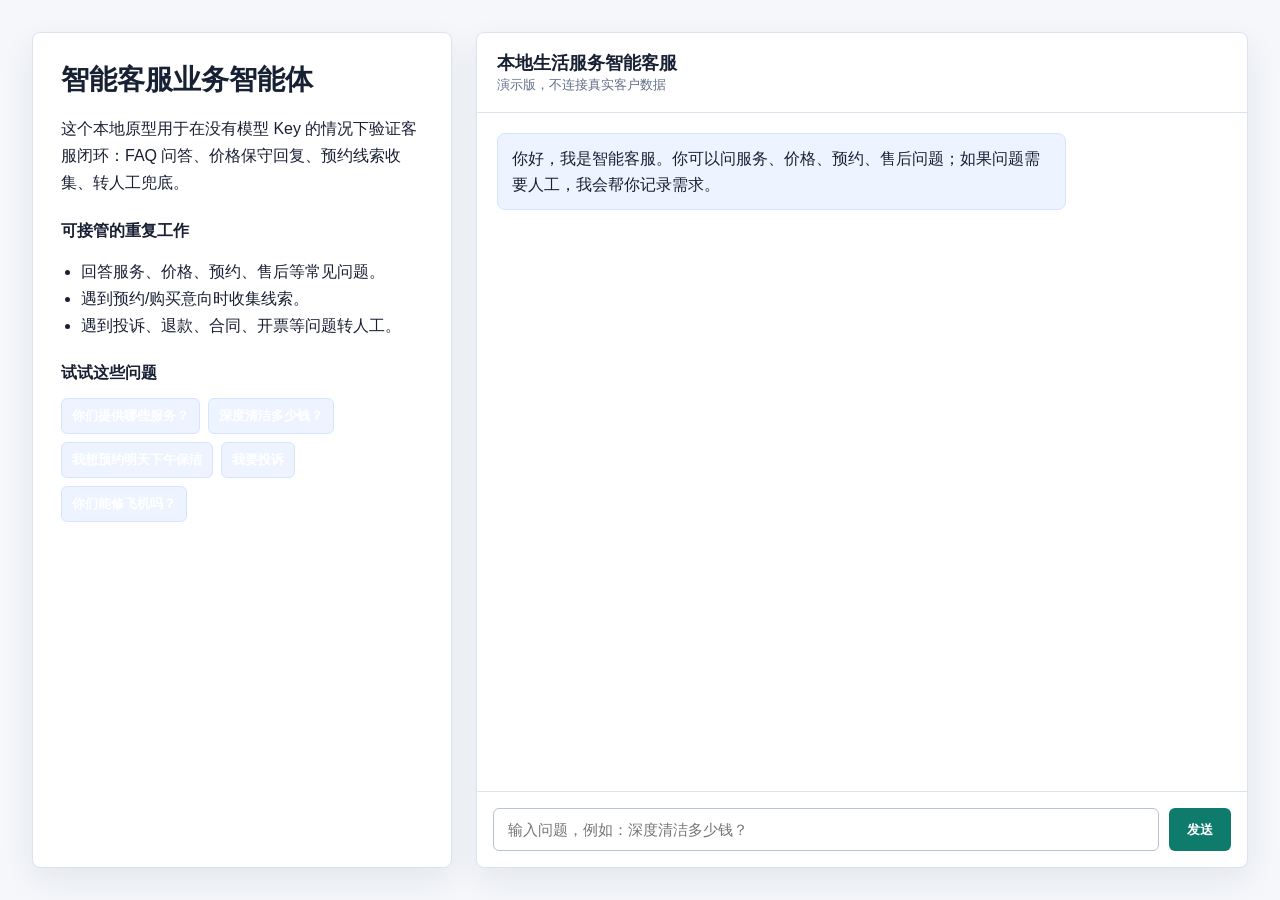
==== Code文档/prototypes/customer-service-demo/index.html @ 2999e5e2 "Initial business agent MVP" ====
<!doctype html>
<html lang="zh-CN">
  <head>
    <meta charset="utf-8" />
    <meta name="viewport" content="width=device-width, initial-scale=1" />
    <title>智能客服业务智能体 Demo</title>
    <style>
      * { box-sizing: border-box; }
      body {
        margin: 0;
        font-family: Arial, "Microsoft YaHei", sans-serif;
        background: #f5f7fb;
        color: #182033;
      }
      main {
        min-height: 100vh;
        display: grid;
        grid-template-columns: minmax(280px, 420px) minmax(320px, 1fr);
        gap: 24px;
        padding: 32px;
      }
      .panel {
        background: #fff;
        border: 1px solid #dce3ef;
        border-radius: 8px;
        box-shadow: 0 12px 32px rgba(24, 32, 51, 0.08);
      }
      .intro { padding: 28px; }
      h1 { margin: 0 0 12px; font-size: 28px; }
      h2 { margin: 24px 0 10px; font-size: 16px; }
      p, li { line-height: 1.7; }
      ul { padding-left: 20px; }
      .chat {
        display: grid;
        grid-template-rows: auto 1fr auto;
        min-height: calc(100vh - 64px);
      }
      .chat-header {
        padding: 18px 20px;
        border-bottom: 1px solid #dce3ef;
      }
      .chat-header strong { display: block; font-size: 18px; }
      .chat-header span { color: #62708a; font-size: 13px; }
      .messages {
        padding: 20px;
        overflow: auto;
        display: flex;
        flex-direction: column;
        gap: 12px;
      }
      .msg {
        max-width: 78%;
        padding: 12px 14px;
        border-radius: 8px;
        line-height: 1.6;
        white-space: pre-line;
      }
      .bot { background: #eef4ff; align-self: flex-start; border: 1px solid #d5e4ff; }
      .user { background: #143a5a; color: white; align-self: flex-end; }
      .composer {
        display: grid;
        grid-template-columns: 1fr auto;
        gap: 10px;
        padding: 16px;
        border-top: 1px solid #dce3ef;
      }
      input {
        width: 100%;
        padding: 12px 14px;
        border: 1px solid #b8c3d6;
        border-radius: 6px;
        font-size: 15px;
      }
      button {
        padding: 0 18px;
        border: 0;
        border-radius: 6px;
        background: #0f7b6c;
        color: white;
        font-weight: 700;
        cursor: pointer;
      }
      .chips {
        display: flex;
        flex-wrap: wrap;
        gap: 8px;
        margin-top: 14px;
      }
      .chip {
        padding: 8px 10px;
        background: #eef4ff;
        border: 1px solid #d5e4ff;
        border-radius: 6px;
        cursor: pointer;
        font-size: 13px;
      }
      @media (max-width: 760px) {
        main { grid-template-columns: 1fr; padding: 16px; }
        .chat { min-height: 620px; }
        .msg { max-width: 92%; }
      }
    </style>
  </head>
  <body>
    <main>
      <section class="panel intro">
        <h1>智能客服业务智能体</h1>
        <p>这个本地原型用于在没有模型 Key 的情况下验证客服闭环：FAQ 问答、价格保守回复、预约线索收集、转人工兜底。</p>
        <h2>可接管的重复工作</h2>
        <ul>
          <li>回答服务、价格、预约、售后等常见问题。</li>
          <li>遇到预约/购买意向时收集线索。</li>
          <li>遇到投诉、退款、合同、开票等问题转人工。</li>
        </ul>
        <h2>试试这些问题</h2>
        <div class="chips" id="chips"></div>
      </section>

      <section class="panel chat">
        <div class="chat-header">
          <strong>本地生活服务智能客服</strong>
          <span>演示版，不连接真实客户数据</span>
        </div>
        <div class="messages" id="messages"></div>
        <form class="composer" id="form">
          <input id="input" placeholder="输入问题，例如：深度清洁多少钱？" autocomplete="off" />
          <button type="submit">发送</button>
        </form>
      </section>
    </main>

    <script src="./agent.js"></script>
    <script>
      const messages = document.getElementById("messages");
      const input = document.getElementById("input");
      const form = document.getElementById("form");
      const chips = document.getElementById("chips");

      const examples = [
        "你们提供哪些服务？",
        "深度清洁多少钱？",
        "我想预约明天下午保洁",
        "我要投诉",
        "你们能修飞机吗？"
      ];

      function addMessage(text, type) {
        const div = document.createElement("div");
        div.className = `msg ${type}`;
        div.textContent = text;
        messages.appendChild(div);
        messages.scrollTop = messages.scrollHeight;
      }

      examples.forEach((text) => {
        const button = document.createElement("button");
        button.type = "button";
        button.className = "chip";
        button.textContent = text;
        button.addEventListener("click", () => {
          input.value = text;
          form.requestSubmit();
        });
        chips.appendChild(button);
      });

      form.addEventListener("submit", (event) => {
        event.preventDefault();
        const text = input.value.trim();
        if (!text) return;
        addMessage(text, "user");
        input.value = "";
        window.setTimeout(() => addMessage(window.CustomerServiceAgent.reply(text), "bot"), 250);
      });

      addMessage("你好，我是智能客服。你可以问服务、价格、预约、售后问题；如果问题需要人工，我会帮你记录需求。", "bot");
    </script>
  </body>
</html>
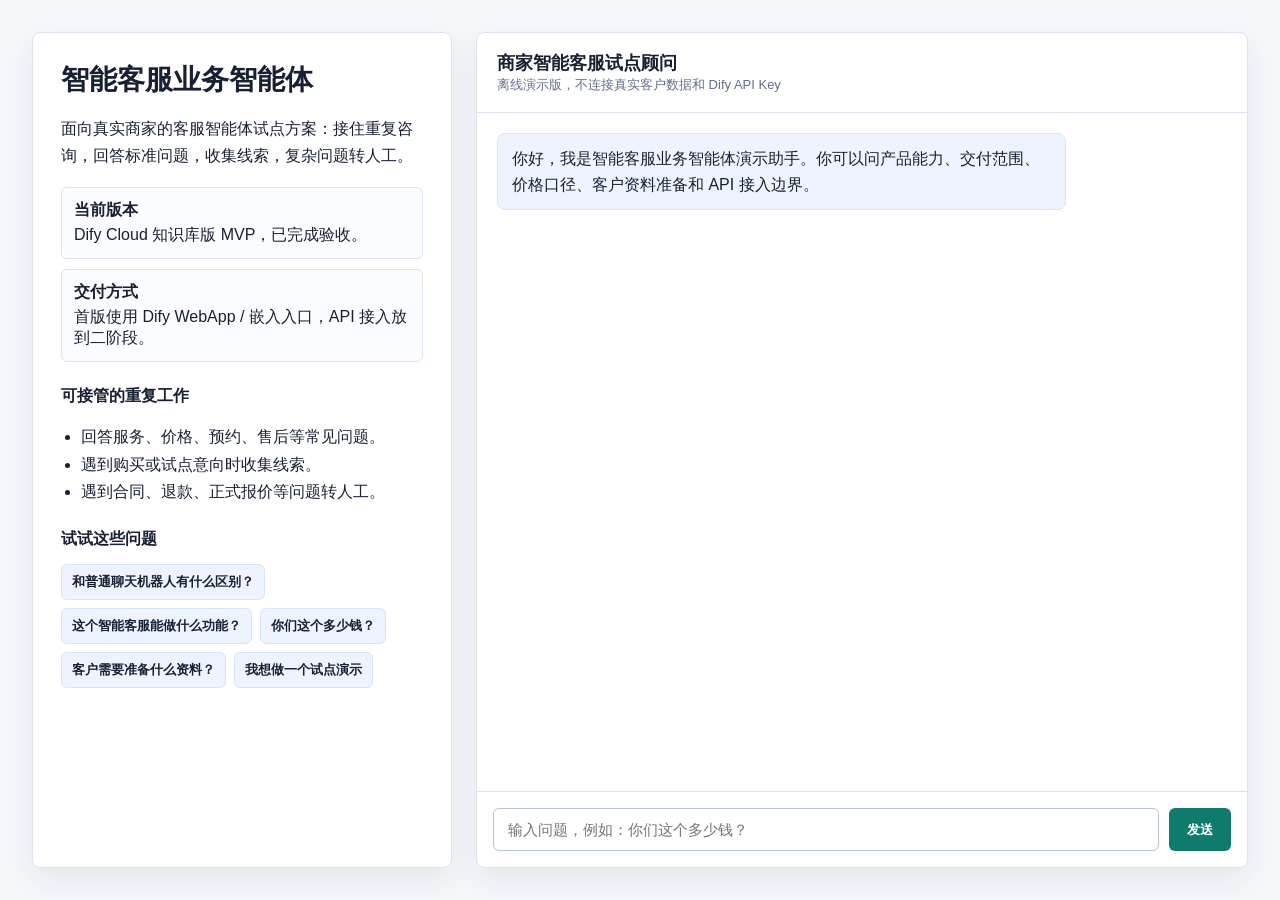
==== commit 51ccc787: "Add commercial delivery package" ====
--- a/Code文档/prototypes/customer-service-demo/index.html
+++ b/Code文档/prototypes/customer-service-demo/index.html
@@ -3,7 +3,7 @@
   <head>
     <meta charset="utf-8" />
     <meta name="viewport" content="width=device-width, initial-scale=1" />
-    <title>智能客服业务智能体 Demo</title>
+    <title>智能客服业务智能体商业演示</title>
     <style>
       * { box-sizing: border-box; }
       body {
@@ -11,6 +11,7 @@
         font-family: Arial, "Microsoft YaHei", sans-serif;
         background: #f5f7fb;
         color: #182033;
+        overflow-x: hidden;
       }
       main {
         min-height: 100vh;
@@ -24,11 +25,19 @@
         border: 1px solid #dce3ef;
         border-radius: 8px;
         box-shadow: 0 12px 32px rgba(24, 32, 51, 0.08);
+        min-width: 0;
       }
       .intro { padding: 28px; }
       h1 { margin: 0 0 12px; font-size: 28px; }
       h2 { margin: 24px 0 10px; font-size: 16px; }
-      p, li { line-height: 1.7; }
+      p, li { line-height: 1.7; overflow-wrap: anywhere; }
+      .intro,
+      .meta div,
+      .chat-header span,
+      .msg {
+        overflow-wrap: anywhere;
+        word-break: break-word;
+      }
       ul { padding-left: 20px; }
       .chat {
         display: grid;
@@ -41,6 +50,21 @@
       }
       .chat-header strong { display: block; font-size: 18px; }
       .chat-header span { color: #62708a; font-size: 13px; }
+      .meta {
+        display: grid;
+        gap: 10px;
+        margin-top: 18px;
+      }
+      .meta div {
+        padding: 12px;
+        border: 1px solid #dce3ef;
+        border-radius: 6px;
+        background: #fafcff;
+      }
+      .meta strong {
+        display: block;
+        margin-bottom: 4px;
+      }
       .messages {
         padding: 20px;
         overflow: auto;
@@ -59,7 +83,7 @@
       .user { background: #143a5a; color: white; align-self: flex-end; }
       .composer {
         display: grid;
-        grid-template-columns: 1fr auto;
+        grid-template-columns: minmax(0, 1fr) auto;
         gap: 10px;
         padding: 16px;
         border-top: 1px solid #dce3ef;
@@ -93,9 +117,23 @@
         border-radius: 6px;
         cursor: pointer;
         font-size: 13px;
+        color: #182033;
+        font-weight: 600;
       }
       @media (max-width: 760px) {
-        main { grid-template-columns: 1fr; padding: 16px; }
+        main {
+          display: block;
+          width: 100vw;
+          max-width: 100vw;
+          padding: 16px;
+        }
+        .panel {
+          width: calc(100% - 16px);
+          max-width: calc(100% - 16px);
+          margin-bottom: 24px;
+        }
+        .intro { padding: 20px; }
+        h1 { font-size: 26px; }
         .chat { min-height: 620px; }
         .msg { max-width: 92%; }
       }
@@ -105,12 +143,22 @@
     <main>
       <section class="panel intro">
         <h1>智能客服业务智能体</h1>
-        <p>这个本地原型用于在没有模型 Key 的情况下验证客服闭环：FAQ 问答、价格保守回复、预约线索收集、转人工兜底。</p>
+        <p>面向真实商家的客服智能体试点方案：接住重复咨询，回答标准问题，收集线索，复杂问题转人工。</p>
+        <div class="meta">
+          <div>
+            <strong>当前版本</strong>
+            Dify Cloud 知识库版 MVP，已完成验收。
+          </div>
+          <div>
+            <strong>交付方式</strong>
+            首版使用 Dify WebApp / 嵌入入口，API 接入放到二阶段。
+          </div>
+        </div>
         <h2>可接管的重复工作</h2>
         <ul>
           <li>回答服务、价格、预约、售后等常见问题。</li>
-          <li>遇到预约/购买意向时收集线索。</li>
-          <li>遇到投诉、退款、合同、开票等问题转人工。</li>
+          <li>遇到购买或试点意向时收集线索。</li>
+          <li>遇到合同、退款、正式报价等问题转人工。</li>
         </ul>
         <h2>试试这些问题</h2>
         <div class="chips" id="chips"></div>
@@ -118,12 +166,12 @@
 
       <section class="panel chat">
         <div class="chat-header">
-          <strong>本地生活服务智能客服</strong>
-          <span>演示版，不连接真实客户数据</span>
+          <strong>商家智能客服试点顾问</strong>
+          <span>离线演示版，不连接真实客户数据和 Dify API Key</span>
         </div>
         <div class="messages" id="messages"></div>
         <form class="composer" id="form">
-          <input id="input" placeholder="输入问题，例如：深度清洁多少钱？" autocomplete="off" />
+          <input id="input" placeholder="输入问题，例如：你们这个多少钱？" autocomplete="off" />
           <button type="submit">发送</button>
         </form>
       </section>
@@ -137,11 +185,11 @@
       const chips = document.getElementById("chips");
 
       const examples = [
-        "你们提供哪些服务？",
-        "深度清洁多少钱？",
-        "我想预约明天下午保洁",
-        "我要投诉",
-        "你们能修飞机吗？"
+        "和普通聊天机器人有什么区别？",
+        "这个智能客服能做什么功能？",
+        "你们这个多少钱？",
+        "客户需要准备什么资料？",
+        "我想做一个试点演示"
       ];
 
       function addMessage(text, type) {
@@ -173,7 +221,7 @@
         window.setTimeout(() => addMessage(window.CustomerServiceAgent.reply(text), "bot"), 250);
       });
 
-      addMessage("你好，我是智能客服。你可以问服务、价格、预约、售后问题；如果问题需要人工，我会帮你记录需求。", "bot");
+      addMessage("你好，我是智能客服业务智能体演示助手。你可以问产品能力、交付范围、价格口径、客户资料准备和 API 接入边界。", "bot");
     </script>
   </body>
 </html>
